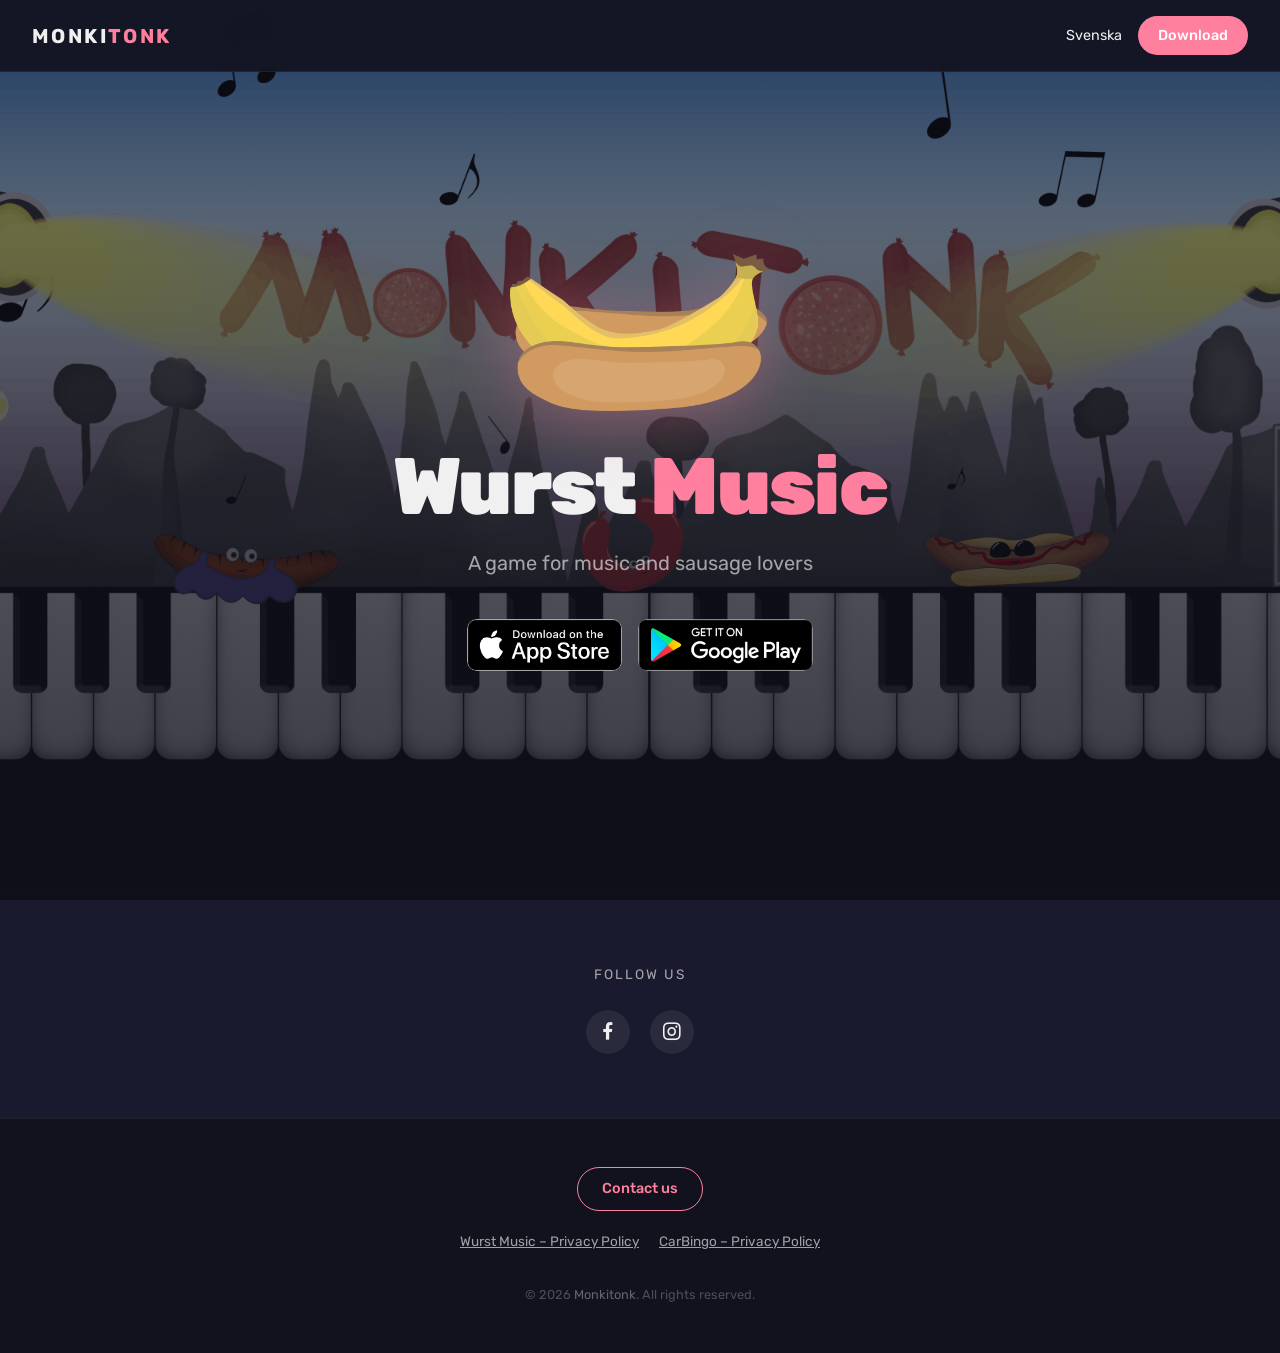
==== index.html @ c455617c "web" ====
<!DOCTYPE html>
<html lang="en">
<head>
  <meta charset="UTF-8">
  <meta name="viewport" content="width=device-width, initial-scale=1.0">
  <meta name="description" content="A game for music and sausage lovers, made by Monkitonk.">
  <link rel="canonical" href="https://monkitonk.com/">
  <link rel="alternate" hreflang="sv" href="https://monkitonk.com/sv/">
  <link rel="alternate" hreflang="en" href="https://monkitonk.com/">
  <link rel="alternate" hreflang="x-default" href="https://monkitonk.com/">
  <title>Wurst Music – Monkitonk</title>
  <link href="https://fonts.googleapis.com/css2?family=Rubik:wght@400;500;700;900&display=swap" rel="stylesheet">
  <link rel="stylesheet" href="assets/socicon/css/styles.css">
  <link rel="stylesheet" href="assets/site.css">
</head>
<body>

  <nav>
    <a href="./" class="logo">MONKI<span>TONK</span></a>
    <div class="nav-actions">
      <a class="language-link" href="sv/" lang="sv" hreflang="sv">Svenska</a>
      <a href="#download" class="btn-nav">Download</a>
    </div>
  </nav>

  <section class="hero">
    <img class="game-logo" src="assets/images/bananasausagetoinsta.png" alt="Wurst Music">
    <h1>Wurst <span>Music</span></h1>
    <p>A game for music and sausage lovers</p>
    <div class="download-buttons" id="download">
      <a href="https://apps.apple.com/se/app/wurst-music/id1530713475" target="_blank" rel="noopener">
        <img src="assets/images/appstore.png" alt="Download on the App Store">
      </a>
      <a href="https://play.google.com/store/apps/details?id=com.Monkitonk.WurstMusic" target="_blank" rel="noopener">
        <img src="assets/images/googleplay.png" alt="Get it on Google Play">
      </a>
    </div>
  </section>

  <section class="social">
    <p>Follow us</p>
    <div class="social-icons">
<a href="https://www.facebook.com/MonkitonkApps/" target="_blank" rel="noopener" aria-label="Facebook">
        <span class="socicon socicon-facebook"></span>
      </a>
      <a href="https://www.instagram.com/monkitonkapps/" target="_blank" rel="noopener" aria-label="Instagram">
        <span class="socicon socicon-instagram"></span>
      </a>
    </div>
  </section>

  <footer>
    <a href="mailto:contact.monkitonk@gmail.com" class="btn-outline">Contact us</a>
    <div class="policy-links">
      <a href="PrivatePolicy/">Wurst Music – Privacy Policy</a>
      <a href="carbingo/privacy/#english">CarBingo – Privacy Policy</a>
    </div>
    <p class="copyright">
      &copy; 2026 <a href="./">Monkitonk</a>. All rights reserved.
    </p>
  </footer>

</body>
</html>
---- assets/socicon/css/styles.css ----
@charset "UTF-8";

@font-face {
  font-family: 'Socicon';
  src:  url('../fonts/socicon.eot');
  src:  url('../fonts/socicon.eot?#iefix') format('embedded-opentype'),
    url('../fonts/socicon.woff2') format('woff2'),
    url('../fonts/socicon.ttf') format('truetype'),
    url('../fonts/socicon.woff') format('woff'),
    url('../fonts/socicon.svg#socicon') format('svg');
  font-weight: normal;
  font-style: normal;
}

[data-icon]:before {
  font-family: "socicon" !important;
  content: attr(data-icon);
  font-style: normal !important;
  font-weight: normal !important;
  font-variant: normal !important;
  text-transform: none !important;
  speak: none;
  line-height: 1;
  -webkit-font-smoothing: antialiased;
  -moz-osx-font-smoothing: grayscale;
}

[class^="socicon-"], [class*=" socicon-"] {
  /* use !important to prevent issues with browser extensions that change fonts */
  font-family: 'Socicon' !important;
  speak: none;
  font-style: normal;
  font-weight: normal;
  font-variant: normal;
  text-transform: none;
  line-height: 1;

  /* Better Font Rendering =========== */
  -webkit-font-smoothing: antialiased;
  -moz-osx-font-smoothing: grayscale;
}

.socicon-eitaa:before {
  content: "\e97c";
}
.socicon-soroush:before {
  content: "\e97d";
}
.socicon-bale:before {
  content: "\e97e";
}
.socicon-zazzle:before {
  content: "\e97b";
}
.socicon-society6:before {
  content: "\e97a";
}
.socicon-redbubble:before {
  content: "\e979";
}
.socicon-avvo:before {
  content: "\e978";
}
.socicon-stitcher:before {
  content: "\e977";
}
.socicon-googlehangouts:before {
  content: "\e974";
}
.socicon-dlive:before {
  content: "\e975";
}
.socicon-vsco:before {
  content: "\e976";
}
.socicon-flipboard:before {
  content: "\e973";
}
.socicon-ubuntu:before {
  content: "\e958";
}
.socicon-artstation:before {
  content: "\e959";
}
.socicon-invision:before {
  content: "\e95a";
}
.socicon-torial:before {
  content: "\e95b";
}
.socicon-collectorz:before {
  content: "\e95c";
}
.socicon-seenthis:before {
  content: "\e95d";
}
.socicon-googleplaymusic:before {
  content: "\e95e";
}
.socicon-debian:before {
  content: "\e95f";
}
.socicon-filmfreeway:before {
  content: "\e960";
}
.socicon-gnome:before {
  content: "\e961";
}
.socicon-itchio:before {
  content: "\e962";
}
.socicon-jamendo:before {
  content: "\e963";
}
.socicon-mix:before {
  content: "\e964";
}
.socicon-sharepoint:before {
  content: "\e965";
}
.socicon-tinder:before {
  content: "\e966";
}
.socicon-windguru:before {
  content: "\e967";
}
.socicon-cdbaby:before {
  content: "\e968";
}
.socicon-elementaryos:before {
  content: "\e969";
}
.socicon-stage32:before {
  content: "\e96a";
}
.socicon-tiktok:before {
  content: "\e96b";
}
.socicon-gitter:before {
  content: "\e96c";
}
.socicon-letterboxd:before {
  content: "\e96d";
}
.socicon-threema:before {
  content: "\e96e";
}
.socicon-splice:before {
  content: "\e96f";
}
.socicon-metapop:before {
  content: "\e970";
}
.socicon-naver:before {
  content: "\e971";
}
.socicon-remote:before {
  content: "\e972";
}
.socicon-internet:before {
  content: "\e957";
}
.socicon-moddb:before {
  content: "\e94b";
}
.socicon-indiedb:before {
  content: "\e94c";
}
.socicon-traxsource:before {
  content: "\e94d";
}
.socicon-gamefor:before {
  content: "\e94e";
}
.socicon-pixiv:before {
  content: "\e94f";
}
.socicon-myanimelist:before {
  content: "\e950";
}
.socicon-blackberry:before {
  content: "\e951";
}
.socicon-wickr:before {
  content: "\e952";
}
.socicon-spip:before {
  content: "\e953";
}
.socicon-napster:before {
  content: "\e954";
}
.socicon-beatport:before {
  content: "\e955";
}
.socicon-hackerone:before {
  content: "\e956";
}
.socicon-hackernews:before {
  content: "\e946";
}
.socicon-smashwords:before {
  content: "\e947";
}
.socicon-kobo:before {
  content: "\e948";
}
.socicon-bookbub:before {
  content: "\e949";
}
.socicon-mailru:before {
  content: "\e94a";
}
.socicon-gitlab:before {
  content: "\e945";
}
.socicon-instructables:before {
  content: "\e944";
}
.socicon-portfolio:before {
  content: "\e943";
}
.socicon-codered:before {
  content: "\e940";
}
.socicon-origin:before {
  content: "\e941";
}
.socicon-nextdoor:before {
  content: "\e942";
}
.socicon-udemy:before {
  content: "\e93f";
}
.socicon-livemaster:before {
  content: "\e93e";
}
.socicon-crunchbase:before {
  content: "\e93b";
}
.socicon-homefy:before {
  content: "\e93c";
}
.socicon-calendly:before {
  content: "\e93d";
}
.socicon-realtor:before {
  content: "\e90f";
}
.socicon-tidal:before {
  content: "\e910";
}
.socicon-qobuz:before {
  content: "\e911";
}
.socicon-natgeo:before {
  content: "\e912";
}
.socicon-mastodon:before {
  content: "\e913";
}
.socicon-unsplash:before {
  content: "\e914";
}
.socicon-homeadvisor:before {
  content: "\e915";
}
.socicon-angieslist:before {
  content: "\e916";
}
.socicon-codepen:before {
  content: "\e917";
}
.socicon-slack:before {
  content: "\e918";
}
.socicon-openaigym:before {
  content: "\e919";
}
.socicon-logmein:before {
  content: "\e91a";
}
.socicon-fiverr:before {
  content: "\e91b";
}
.socicon-gotomeeting:before {
  content: "\e91c";
}
.socicon-aliexpress:before {
  content: "\e91d";
}
.socicon-guru:before {
  content: "\e91e";
}
.socicon-appstore:before {
  content: "\e91f";
}
.socicon-homes:before {
  content: "\e920";
}
.socicon-zoom:before {
  content: "\e921";
}
.socicon-alibaba:before {
  content: "\e922";
}
.socicon-craigslist:before {
  content: "\e923";
}
.socicon-wix:before {
  content: "\e924";
}
.socicon-redfin:before {
  content: "\e925";
}
.socicon-googlecalendar:before {
  content: "\e926";
}
.socicon-shopify:before {
  content: "\e927";
}
.socicon-freelancer:before {
  content: "\e928";
}
.socicon-seedrs:before {
  content: "\e929";
}
.socicon-bing:before {
  content: "\e92a";
}
.socicon-doodle:before {
  content: "\e92b";
}
.socicon-bonanza:before {
  content: "\e92c";
}
.socicon-squarespace:before {
  content: "\e92d";
}
.socicon-toptal:before {
  content: "\e92e";
}
.socicon-gust:before {
  content: "\e92f";
}
.socicon-ask:before {
  content: "\e930";
}
.socicon-trulia:before {
  content: "\e931";
}
.socicon-loomly:before {
  content: "\e932";
}
.socicon-ghost:before {
  content: "\e933";
}
.socicon-upwork:before {
  content: "\e934";
}
.socicon-fundable:before {
  content: "\e935";
}
.socicon-booking:before {
  content: "\e936";
}
.socicon-googlemaps:before {
  content: "\e937";
}
.socicon-zillow:before {
  content: "\e938";
}
.socicon-niconico:before {
  content: "\e939";
}
.socicon-toneden:before {
  content: "\e93a";
}
.socicon-augment:before {
  content: "\e908";
}
.socicon-bitbucket:before {
  content: "\e909";
}
.socicon-fyuse:before {
  content: "\e90a";
}
.socicon-yt-gaming:before {
  content: "\e90b";
}
.socicon-sketchfab:before {
  content: "\e90c";
}
.socicon-mobcrush:before {
  content: "\e90d";
}
.socicon-microsoft:before {
  content: "\e90e";
}
.socicon-pandora:before {
  content: "\e907";
}
.socicon-messenger:before {
  content: "\e906";
}
.socicon-gamewisp:before {
  content: "\e905";
}
.socicon-bloglovin:before {
  content: "\e904";
}
.socicon-tunein:before {
  content: "\e903";
}
.socicon-gamejolt:before {
  content: "\e901";
}
.socicon-trello:before {
  content: "\e902";
}
.socicon-spreadshirt:before {
  content: "\e900";
}
.socicon-500px:before {
  content: "\e000";
}
.socicon-8tracks:before {
  content: "\e001";
}
.socicon-airbnb:before {
  content: "\e002";
}
.socicon-alliance:before {
  content: "\e003";
}
.socicon-amazon:before {
  content: "\e004";
}
.socicon-amplement:before {
  content: "\e005";
}
.socicon-android:before {
  content: "\e006";
}
.socicon-angellist:before {
  content: "\e007";
}
.socicon-apple:before {
  content: "\e008";
}
.socicon-appnet:before {
  content: "\e009";
}
.socicon-baidu:before {
  content: "\e00a";
}
.socicon-bandcamp:before {
  content: "\e00b";
}
.socicon-battlenet:before {
  content: "\e00c";
}
.socicon-mixer:before {
  content: "\e00d";
}
.socicon-bebee:before {
  content: "\e00e";
}
.socicon-bebo:before {
  content: "\e00f";
}
.socicon-behance:before {
  content: "\e010";
}
.socicon-blizzard:before {
  content: "\e011";
}
.socicon-blogger:before {
  content: "\e012";
}
.socicon-buffer:before {
  content: "\e013";
}
.socicon-chrome:before {
  content: "\e014";
}
.socicon-coderwall:before {
  content: "\e015";
}
.socicon-curse:before {
  content: "\e016";
}
.socicon-dailymotion:before {
  content: "\e017";
}
.socicon-deezer:before {
  content: "\e018";
}
.socicon-delicious:before {
  content: "\e019";
}
.socicon-deviantart:before {
  content: "\e01a";
}
.socicon-diablo:before {
  content: "\e01b";
}
.socicon-digg:before {
  content: "\e01c";
}
.socicon-discord:before {
  content: "\e01d";
}
.socicon-disqus:before {
  content: "\e01e";
}
.socicon-douban:before {
  content: "\e01f";
}
.socicon-draugiem:before {
  content: "\e020";
}
.socicon-dribbble:before {
  content: "\e021";
}
.socicon-drupal:before {
  content: "\e022";
}
.socicon-ebay:before {
  content: "\e023";
}
.socicon-ello:before {
  content: "\e024";
}
.socicon-endomodo:before {
  content: "\e025";
}
.socicon-envato:before {
  content: "\e026";
}
.socicon-etsy:before {
  content: "\e027";
}
.socicon-facebook:before {
  content: "\e028";
}
.socicon-feedburner:before {
  content: "\e029";
}
.socicon-filmweb:before {
  content: "\e02a";
}
.socicon-firefox:before {
  content: "\e02b";
}
.socicon-flattr:before {
  content: "\e02c";
}
.socicon-flickr:before {
  content: "\e02d";
}
.socicon-formulr:before {
  content: "\e02e";
}
.socicon-forrst:before {
  content: "\e02f";
}
.socicon-foursquare:before {
  content: "\e030";
}
.socicon-friendfeed:before {
  content: "\e031";
}
.socicon-github:before {
  content: "\e032";
}
.socicon-goodreads:before {
  content: "\e033";
}
.socicon-google:before {
  content: "\e034";
}
.socicon-googlescholar:before {
  content: "\e035";
}
.socicon-googlegroups:before {
  content: "\e036";
}
.socicon-googlephotos:before {
  content: "\e037";
}
.socicon-googleplus:before {
  content: "\e038";
}
.socicon-grooveshark:before {
  content: "\e039";
}
.socicon-hackerrank:before {
  content: "\e03a";
}
.socicon-hearthstone:before {
  content: "\e03b";
}
.socicon-hellocoton:before {
  content: "\e03c";
}
.socicon-heroes:before {
  content: "\e03d";
}
.socicon-smashcast:before {
  content: "\e03e";
}
.socicon-horde:before {
  content: "\e03f";
}
.socicon-houzz:before {
  content: "\e040";
}
.socicon-icq:before {
  content: "\e041";
}
.socicon-identica:before {
  content: "\e042";
}
.socicon-imdb:before {
  content: "\e043";
}
.socicon-instagram:before {
  content: "\e044";
}
.socicon-issuu:before {
  content: "\e045";
}
.socicon-istock:before {
  content: "\e046";
}
.socicon-itunes:before {
  content: "\e047";
}
.socicon-keybase:before {
  content: "\e048";
}
.socicon-lanyrd:before {
  content: "\e049";
}
.socicon-lastfm:before {
  content: "\e04a";
}
.socicon-line:before {
  content: "\e04b";
}
.socicon-linkedin:before {
  content: "\e04c";
}
.socicon-livejournal:before {
  content: "\e04d";
}
.socicon-lyft:before {
  content: "\e04e";
}
.socicon-macos:before {
  content: "\e04f";
}
.socicon-mail:before {
  content: "\e050";
}
.socicon-medium:before {
  content: "\e051";
}
.socicon-meetup:before {
  content: "\e052";
}
.socicon-mixcloud:before {
  content: "\e053";
}
.socicon-modelmayhem:before {
  content: "\e054";
}
.socicon-mumble:before {
  content: "\e055";
}
.socicon-myspace:before {
  content: "\e056";
}
.socicon-newsvine:before {
  content: "\e057";
}
.socicon-nintendo:before {
  content: "\e058";
}
.socicon-npm:before {
  content: "\e059";
}
.socicon-odnoklassniki:before {
  content: "\e05a";
}
.socicon-openid:before {
  content: "\e05b";
}
.socicon-opera:before {
  content: "\e05c";
}
.socicon-outlook:before {
  content: "\e05d";
}
.socicon-overwatch:before {
  content: "\e05e";
}
.socicon-patreon:before {
  content: "\e05f";
}
.socicon-paypal:before {
  content: "\e060";
}
.socicon-periscope:before {
  content: "\e061";
}
.socicon-persona:before {
  content: "\e062";
}
.socicon-pinterest:before {
  content: "\e063";
}
.socicon-play:before {
  content: "\e064";
}
.socicon-player:before {
  content: "\e065";
}
.socicon-playstation:before {
  content: "\e066";
}
.socicon-pocket:before {
  content: "\e067";
}
.socicon-qq:before {
  content: "\e068";
}
.socicon-quora:before {
  content: "\e069";
}
.socicon-raidcall:before {
  content: "\e06a";
}
.socicon-ravelry:before {
  content: "\e06b";
}
.socicon-reddit:before {
  content: "\e06c";
}
.socicon-renren:before {
  content: "\e06d";
}
.socicon-researchgate:before {
  content: "\e06e";
}
.socicon-residentadvisor:before {
  content: "\e06f";
}
.socicon-reverbnation:before {
  content: "\e070";
}
.socicon-rss:before {
  content: "\e071";
}
.socicon-sharethis:before {
  content: "\e072";
}
.socicon-skype:before {
  content: "\e073";
}
.socicon-slideshare:before {
  content: "\e074";
}
.socicon-smugmug:before {
  content: "\e075";
}
.socicon-snapchat:before {
  content: "\e076";
}
.socicon-songkick:before {
  content: "\e077";
}
.socicon-soundcloud:before {
  content: "\e078";
}
.socicon-spotify:before {
  content: "\e079";
}
.socicon-stackexchange:before {
  content: "\e07a";
}
.socicon-stackoverflow:before {
  content: "\e07b";
}
.socicon-starcraft:before {
  content: "\e07c";
}
.socicon-stayfriends:before {
  content: "\e07d";
}
.socicon-steam:before {
  content: "\e07e";
}
.socicon-storehouse:before {
  content: "\e07f";
}
.socicon-strava:before {
  content: "\e080";
}
.socicon-streamjar:before {
  content: "\e081";
}
.socicon-stumbleupon:before {
  content: "\e082";
}
.socicon-swarm:before {
  content: "\e083";
}
.socicon-teamspeak:before {
  content: "\e084";
}
.socicon-teamviewer:before {
  content: "\e085";
}
.socicon-technorati:before {
  content: "\e086";
}
.socicon-telegram:before {
  content: "\e087";
}
.socicon-tripadvisor:before {
  content: "\e088";
}
.socicon-tripit:before {
  content: "\e089";
}
.socicon-triplej:before {
  content: "\e08a";
}
.socicon-tumblr:before {
  content: "\e08b";
}
.socicon-twitch:before {
  content: "\e08c";
}
.socicon-twitter:before {
  content: "\e08d";
}
.socicon-uber:before {
  content: "\e08e";
}
.socicon-ventrilo:before {
  content: "\e08f";
}
.socicon-viadeo:before {
  content: "\e090";
}
.socicon-viber:before {
  content: "\e091";
}
.socicon-viewbug:before {
  content: "\e092";
}
.socicon-vimeo:before {
  content: "\e093";
}
.socicon-vine:before {
  content: "\e094";
}
.socicon-vkontakte:before {
  content: "\e095";
}
.socicon-warcraft:before {
  content: "\e096";
}
.socicon-wechat:before {
  content: "\e097";
}
.socicon-weibo:before {
  content: "\e098";
}
.socicon-whatsapp:before {
  content: "\e099";
}
.socicon-wikipedia:before {
  content: "\e09a";
}
.socicon-windows:before {
  content: "\e09b";
}
.socicon-wordpress:before {
  content: "\e09c";
}
.socicon-wykop:before {
  content: "\e09d";
}
.socicon-xbox:before {
  content: "\e09e";
}
.socicon-xing:before {
  content: "\e09f";
}
.socicon-yahoo:before {
  content: "\e0a0";
}
.socicon-yammer:before {
  content: "\e0a1";
}
.socicon-yandex:before {
  content: "\e0a2";
}
.socicon-yelp:before {
  content: "\e0a3";
}
.socicon-younow:before {
  content: "\e0a4";
}
.socicon-youtube:before {
  content: "\e0a5";
}
.socicon-zapier:before {
  content: "\e0a6";
}
.socicon-zerply:before {
  content: "\e0a7";
}
.socicon-zomato:before {
  content: "\e0a8";
}
.socicon-zynga:before {
  content: "\e0a9";
}
---- assets/site.css ----
*, *::before, *::after { box-sizing: border-box; margin: 0; padding: 0; }

    :root {
      --pink: #ff7f9f;
      --dark: #1a1a2e;
      --darker: #12121f;
      --text: #f0f0f0;
      --muted: rgba(255,255,255,0.6);
    }

    html { scroll-behavior: smooth; }

    body {
      font-family: 'Rubik', sans-serif;
      background: var(--darker);
      color: var(--text);
      line-height: 1.6;
    }

    /* NAV */
    nav {
      position: fixed;
      top: 0; left: 0; right: 0;
      z-index: 100;
      display: flex;
      align-items: center;
      justify-content: space-between;
      padding: 1rem 2rem;
      background: rgba(18, 18, 31, 0.9);
      backdrop-filter: blur(10px);
      border-bottom: 1px solid rgba(255,255,255,0.06);
    }

    nav a.logo {
      font-size: 1.25rem;
      font-weight: 700;
      letter-spacing: 0.12em;
      color: var(--text);
      text-decoration: none;
    }

    nav a.logo span { color: var(--pink); }

    nav a.btn-nav {
      background: var(--pink);
      color: #fff;
      text-decoration: none;
      font-weight: 500;
      font-size: 0.9rem;
      padding: 0.5rem 1.25rem;
      border-radius: 100px;
      transition: opacity 0.2s;
    }

    nav a.btn-nav:hover { opacity: 0.85; }

    /* HERO */
    .hero {
      min-height: 100vh;
      display: flex;
      flex-direction: column;
      align-items: center;
      justify-content: center;
      text-align: center;
      padding: 6rem 2rem 4rem;
      background:
        linear-gradient(to bottom, rgba(18,18,31,0.55) 0%, rgba(18,18,31,0.85) 100%),
        url('images/developerheader2-2000x1125.png') center/cover no-repeat;
    }

    .hero img.game-logo {
      width: min(260px, 55vw);
      margin-bottom: 2rem;
      filter: drop-shadow(0 8px 32px rgba(255,127,159,0.35));
    }

    .hero h1 {
      font-size: clamp(2.5rem, 8vw, 5rem);
      font-weight: 900;
      letter-spacing: -0.02em;
      line-height: 1.1;
      margin-bottom: 1rem;
    }

    .hero h1 span { color: var(--pink); }

    .hero p {
      font-size: clamp(1rem, 2.5vw, 1.25rem);
      color: var(--muted);
      max-width: 480px;
      margin-bottom: 2.5rem;
    }

    /* DOWNLOAD BUTTONS */
    .download-buttons {
      display: flex;
      gap: 1rem;
      flex-wrap: wrap;
      justify-content: center;
    }

    .download-buttons a {
      display: block;
      transition: transform 0.2s, opacity 0.2s;
    }

    .download-buttons a:hover { transform: translateY(-3px); opacity: 0.9; }

    .download-buttons img {
      height: 52px;
      border-radius: 10px;
    }

    /* SOCIAL */
    .social {
      padding: 4rem 2rem;
      text-align: center;
      background: var(--dark);
    }

    .social p {
      color: var(--muted);
      font-size: 0.85rem;
      letter-spacing: 0.15em;
      text-transform: uppercase;
      margin-bottom: 1.5rem;
    }

    .social-icons {
      display: flex;
      justify-content: center;
      gap: 1.25rem;
    }

    .social-icons a {
      display: flex;
      align-items: center;
      justify-content: center;
      width: 44px;
      height: 44px;
      border-radius: 50%;
      background: rgba(255,255,255,0.07);
      color: var(--text);
      font-size: 1.1rem;
      text-decoration: none;
      transition: background 0.2s, transform 0.2s;
    }

    .social-icons a:hover {
      background: var(--pink);
      transform: translateY(-3px);
    }

    /* FOOTER */
    footer {
      padding: 3rem 2rem;
      text-align: center;
      background: var(--darker);
      border-top: 1px solid rgba(255,255,255,0.06);
    }

    footer a.btn-outline {
      display: inline-block;
      border: 1.5px solid var(--pink);
      color: var(--pink);
      text-decoration: none;
      font-weight: 500;
      font-size: 0.9rem;
      padding: 0.6rem 1.5rem;
      border-radius: 100px;
      transition: background 0.2s, color 0.2s;
    }

    footer a.btn-outline:hover {
      background: var(--pink);
      color: #fff;
    }

    footer .copyright {
      margin-top: 2rem;
      font-size: 0.8rem;
      color: rgba(255,255,255,0.25);
    }

    footer .copyright a {
      color: rgba(255,255,255,0.35);
      text-decoration: none;
    }

    footer .copyright a:hover { color: var(--muted); }

    @media (max-width: 480px) {
      nav { padding: 0.85rem 1.25rem; }
      .hero { padding: 5rem 1.25rem 3rem; }
    }
  
nav .nav-actions { display: flex; align-items: center; gap: 1rem; }
.language-link { color: var(--text); text-decoration: none; font-size: .9rem; }
.language-link:hover, .policy-links a:hover { text-decoration: underline; }
.policy-links { margin-top: 1.25rem; display: flex; flex-wrap: wrap; justify-content: center; gap: .5rem 1.25rem; }
.policy-links a { color: var(--muted); font-size: .85rem; }
a:focus-visible { outline: 3px solid var(--pink); outline-offset: 5px; }
@media (max-width: 360px) {
  nav { padding: .75rem; gap: .5rem; }
  nav a.logo { font-size: 1rem; }
  nav .nav-actions { gap: .5rem; }
  nav a.btn-nav { padding: .45rem .75rem; }
}
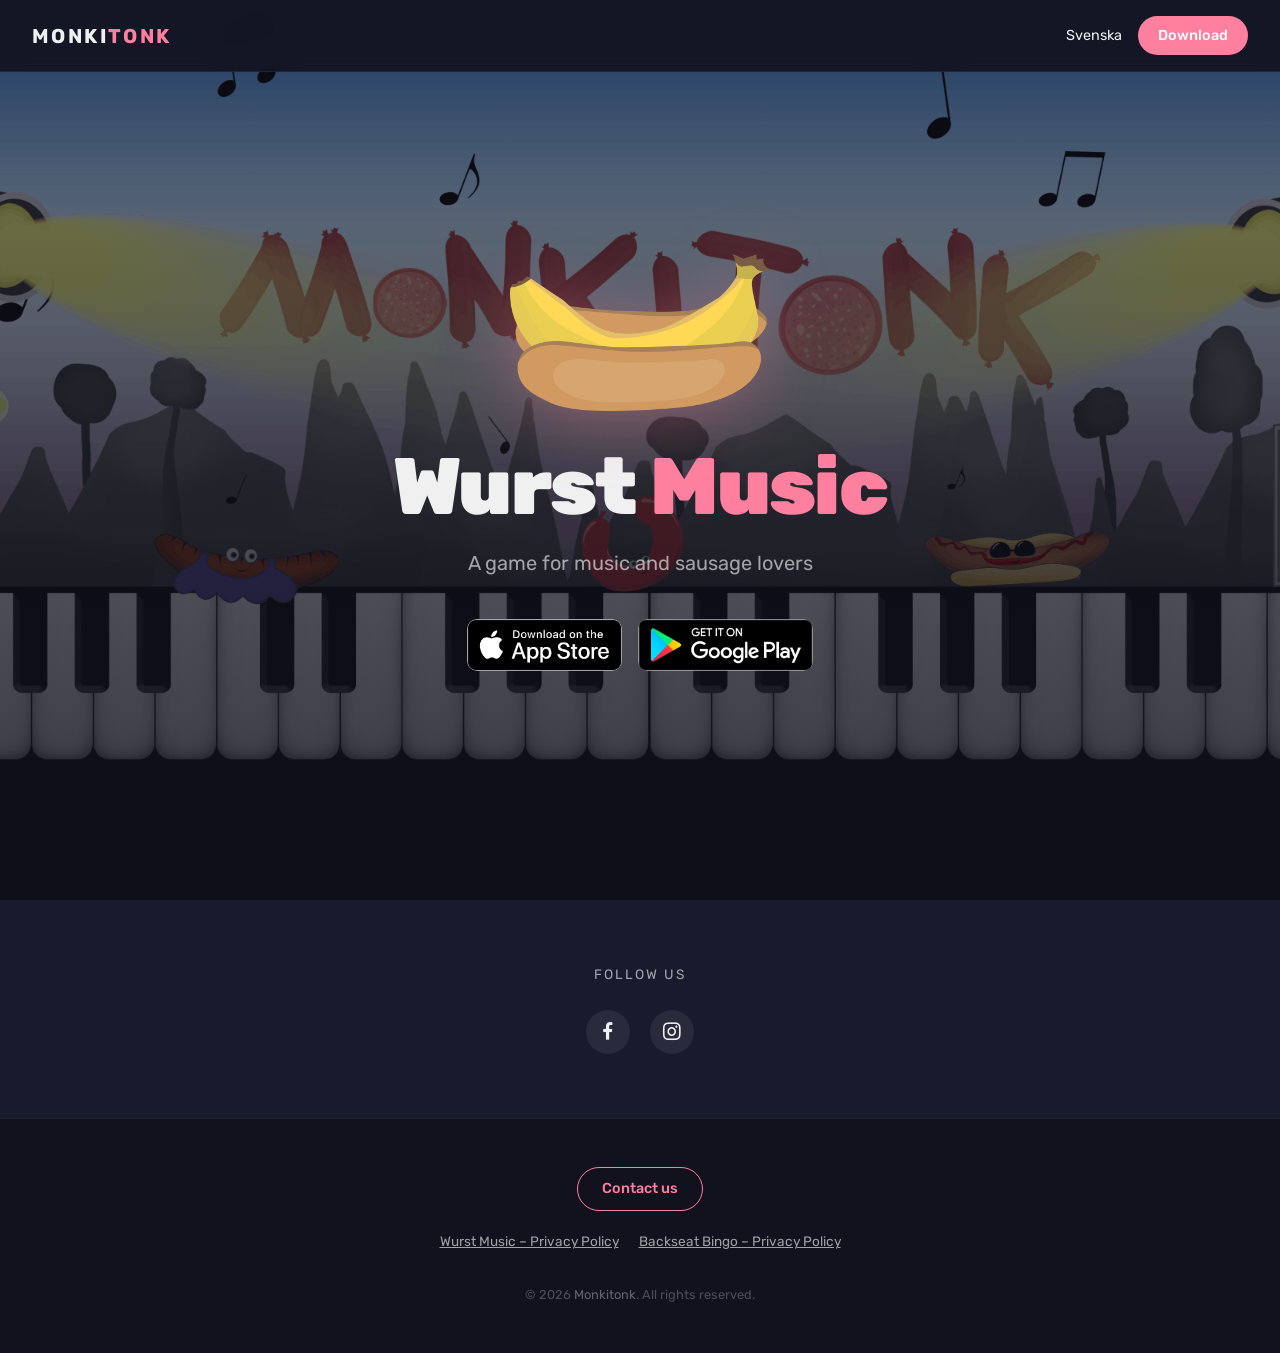
==== commit dbc52d1d: "Update names" ====
--- a/index.html
+++ b/index.html
@@ -53,7 +53,7 @@
     <a href="mailto:contact.monkitonk@gmail.com" class="btn-outline">Contact us</a>
     <div class="policy-links">
       <a href="PrivatePolicy/">Wurst Music – Privacy Policy</a>
-      <a href="carbingo/privacy/#english">CarBingo – Privacy Policy</a>
+      <a href="carbingo/privacy/#english">Backseat Bingo – Privacy Policy</a>
     </div>
     <p class="copyright">
       &copy; 2026 <a href="./">Monkitonk</a>. All rights reserved.
